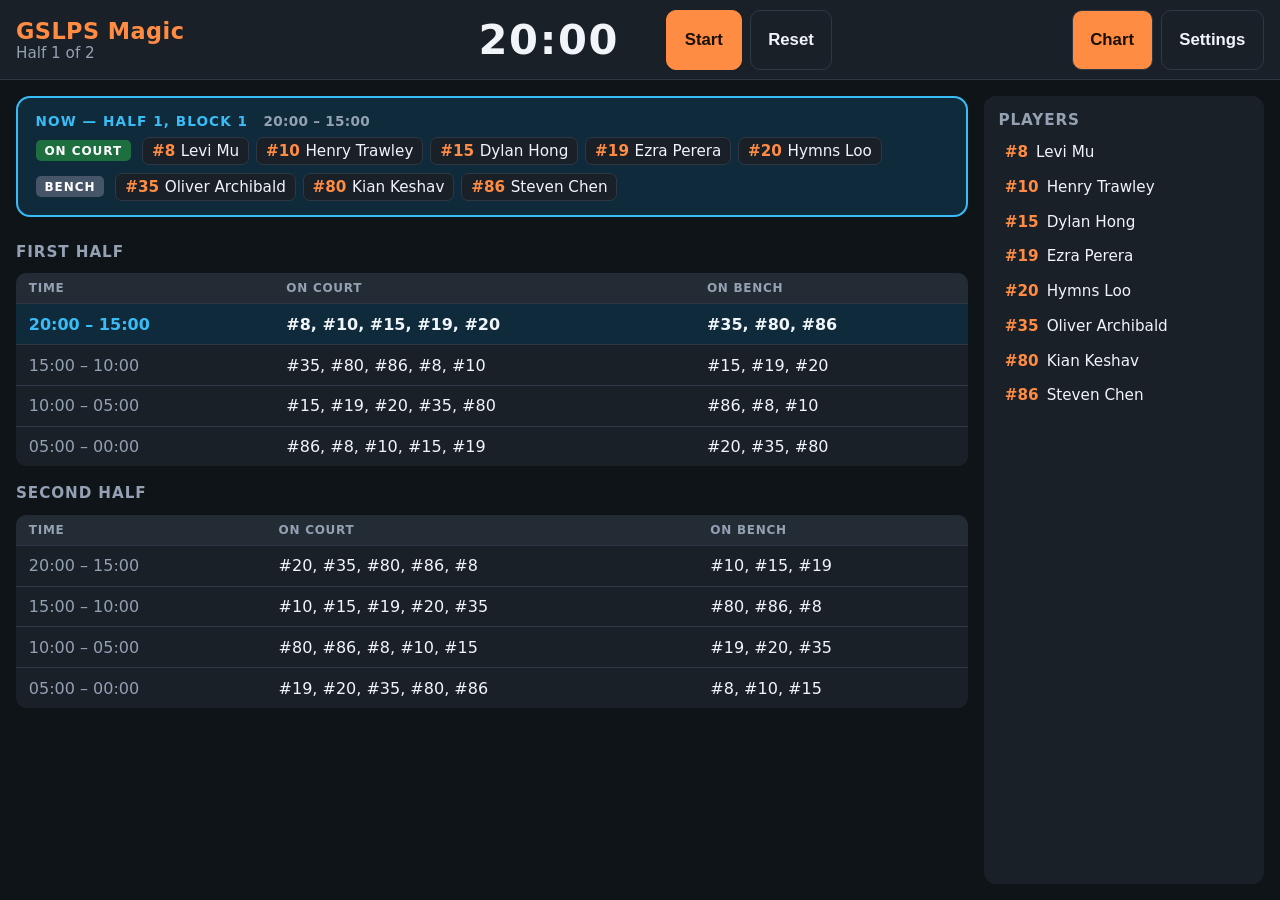
==== pwa-chart/index.html @ 0d0416c6 "Add rotation chart PWA, hero panel + breaks tracking, active player toggle" ====
<!DOCTYPE html>
<html lang="en">
<head>
  <meta charset="UTF-8">
  <title>GSLPS Magic — Rotation Chart</title>
  <meta name="viewport" content="width=device-width, initial-scale=1, user-scalable=no, viewport-fit=cover">
  <meta name="theme-color" content="#0f1419">
  <meta name="apple-mobile-web-app-capable" content="yes">
  <meta name="apple-mobile-web-app-title" content="Chart">
  <meta name="apple-mobile-web-app-status-bar-style" content="black-translucent">
  <meta name="mobile-web-app-capable" content="yes">

  <link rel="manifest" href="manifest.json">
  <link rel="apple-touch-icon" sizes="180x180" href="icons/apple-touch-icon-180.png">
  <link rel="icon" type="image/png" sizes="192x192" href="icons/icon-192.png">
  <link rel="icon" type="image/png" sizes="512x512" href="icons/icon-512.png">
  <link rel="stylesheet" href="styles.css">
</head>
<body data-view="chart">
  <header id="header">
    <div class="hdr-team">
      <h1 id="team-name">GSLPS Magic</h1>
      <div id="half-label">Half 1 of 2</div>
    </div>

    <div class="hdr-clock">
      <div id="clock-display">20:00</div>
      <div class="hdr-clock-actions">
        <button id="clock-btn" class="btn btn-primary" data-action="toggle-clock">Start</button>
        <button class="btn btn-ghost" data-action="reset-clock">Reset</button>
        <button id="next-half-btn" class="btn btn-warning" data-action="next-half" hidden>Start next half</button>
      </div>
    </div>

    <div class="hdr-views">
      <button class="btn btn-ghost" data-action="view-chart">Chart</button>
      <button class="btn btn-ghost" data-action="view-settings">Settings</button>
    </div>
  </header>

  <main>
    <section id="chart-view">
      <div class="chart-pane">
        <section id="now-panel" class="now-panel"></section>
        <section id="schedule" class="schedule-wrap"></section>
      </div>
      <aside class="legend-pane">
        <h2>Players</h2>
        <div id="legend" class="legend-grid"></div>
      </aside>
    </section>

    <section id="settings-view" hidden></section>
  </main>

  <script src="app.js"></script>
</body>
</html>
---- pwa-chart/styles.css ----
/* GSLPS Magic — Rotation Chart.
   Same dark base as the interactive PWA, but laid out around a static
   schedule table instead of interactive player cards. */

:root {
  --bg: #0f1419;
  --surface: #1a2028;
  --surface-2: #232b35;
  --border: #2e3845;
  --text: #f1f5f9;
  --muted: #93a1b3;
  --primary: #ff8c42;
  --primary-fg: #1a0f00;
  --on-court: #1e6f3f;
  --on-court-bg: #102819;
  --bench: #475569;
  --warning: #f59e0b;
  --danger: #ef4444;
  --current: #38bdf8;
  --current-bg: #0f2a3a;
}

* { box-sizing: border-box; }
[hidden] { display: none !important; }

html, body {
  margin: 0; padding: 0; height: 100%;
  overflow: hidden;
  background: var(--bg); color: var(--text);
  font-family: -apple-system, BlinkMacSystemFont, "Segoe UI", system-ui, sans-serif;
  font-size: 16px;
  -webkit-user-select: none; user-select: none;
  -webkit-tap-highlight-color: transparent;
  touch-action: manipulation;
}
body { display: flex; flex-direction: column; }

/* ---------- Header (matches interactive PWA) ---------- */

#header {
  display: grid;
  grid-template-columns: 1fr auto 1fr;
  align-items: center;
  gap: 1rem;
  padding: 0.6rem 1rem;
  border-bottom: 1px solid var(--border);
  background: var(--surface);
}
.hdr-team h1 {
  margin: 0; font-size: 1.4rem; letter-spacing: 0.02em;
  color: var(--primary);
}
#half-label { color: var(--muted); font-size: 0.95rem; }

.hdr-clock { display: flex; align-items: center; gap: 1rem; }
#clock-display {
  font-size: 2.6rem; font-weight: 700; font-variant-numeric: tabular-nums;
  letter-spacing: 0.04em; min-width: 7ch; text-align: center;
}
#clock-display.running { color: var(--on-court); }
.hdr-clock-actions { display: flex; gap: 0.5rem; flex-wrap: wrap; }

.hdr-views { display: flex; justify-content: flex-end; gap: 0.5rem; }
.hdr-views .btn.active { background: var(--primary); color: var(--primary-fg); }

/* ---------- Buttons ---------- */

.btn {
  min-height: 60px;
  padding: 0.6rem 1.1rem;
  font-size: 1.05rem;
  font-weight: 600;
  border: 1px solid var(--border);
  border-radius: 10px;
  background: var(--surface-2);
  color: var(--text);
  cursor: pointer;
  transition: transform 0.05s, background 0.1s;
}
.btn:active { transform: scale(0.97); }
.btn:disabled { opacity: 0.4; cursor: not-allowed; }
.btn-primary { background: var(--primary); color: var(--primary-fg); border-color: var(--primary); }
.btn-warning { background: var(--warning); color: #1a0f00; border-color: var(--warning); }
.btn-danger  { background: var(--danger);  color: #fff;     border-color: var(--danger);  }
.btn-ghost   { background: transparent; }
.btn-small   { min-height: 38px; padding: 0.3rem 0.8rem; font-size: 0.9rem; }

/* ---------- Main layout ---------- */

main { flex: 1; min-height: 0; overflow: hidden; }

#chart-view {
  display: grid;
  grid-template-columns: minmax(0, 1fr) 280px;
  gap: 1rem;
  padding: 1rem;
  height: 100%;
}

.chart-pane {
  display: flex;
  flex-direction: column;
  gap: 1rem;
  min-height: 0;
  overflow-y: auto;
}

/* ---------- NOW panel (current block, big) ---------- */

.now-panel {
  background: var(--current-bg);
  border: 2px solid var(--current);
  border-radius: 14px;
  padding: 0.9rem 1.1rem;
  display: flex;
  flex-direction: column;
  gap: 0.5rem;
}
.now-label {
  font-size: 0.85rem;
  font-weight: 700;
  text-transform: uppercase;
  letter-spacing: 0.08em;
  color: var(--current);
}
.now-time {
  margin-left: 0.6rem;
  color: var(--muted);
  font-variant-numeric: tabular-nums;
  letter-spacing: 0.02em;
}
.now-row {
  display: flex;
  align-items: center;
  gap: 0.7rem;
  flex-wrap: wrap;
}
.now-side {
  flex-shrink: 0;
  font-size: 0.75rem;
  font-weight: 800;
  letter-spacing: 0.08em;
  padding: 0.2rem 0.55rem;
  border-radius: 5px;
  color: #fff;
}
.now-side.off   { background: var(--on-court); }
.now-side.bench { background: var(--bench); }
.now-error { color: var(--warning); font-weight: 600; }

.chip-list {
  display: flex;
  flex-wrap: wrap;
  gap: 0.45rem;
  flex: 1;
  min-width: 0;
}
.chip {
  display: inline-flex;
  align-items: center;
  gap: 0.35rem;
  background: var(--surface);
  border: 1px solid var(--border);
  border-radius: 7px;
  padding: 0.25rem 0.55rem;
  font-size: 0.95rem;
  font-weight: 500;
}
.chip-num {
  color: var(--primary);
  font-weight: 700;
  font-variant-numeric: tabular-nums;
}

/* ---------- Schedule table ---------- */

.schedule-wrap { display: flex; flex-direction: column; gap: 0.5rem; }
.schedule-half {
  margin: 0.6rem 0 0.3rem;
  font-size: 0.95rem;
  text-transform: uppercase;
  letter-spacing: 0.06em;
  color: var(--muted);
}
.schedule-table {
  width: 100%;
  border-collapse: collapse;
  background: var(--surface);
  border-radius: 10px;
  overflow: hidden;
}
.schedule-table th {
  text-align: left;
  font-size: 0.75rem;
  text-transform: uppercase;
  letter-spacing: 0.06em;
  color: var(--muted);
  padding: 0.5rem 0.8rem;
  background: var(--surface-2);
  font-weight: 600;
}
.schedule-table td {
  padding: 0.65rem 0.8rem;
  border-top: 1px solid var(--border);
  font-variant-numeric: tabular-nums;
  font-size: 1rem;
}
.schedule-table .cell-time { color: var(--muted); white-space: nowrap; }
.schedule-table tr.current td {
  background: var(--current-bg);
  color: var(--text);
  font-weight: 700;
}
.schedule-table tr.current .cell-time { color: var(--current); }

/* ---------- Legend (right sidebar) ---------- */

.legend-pane {
  background: var(--surface);
  border-radius: 12px;
  padding: 0.9rem;
  overflow-y: auto;
  display: flex;
  flex-direction: column;
  gap: 0.6rem;
}
.legend-pane h2 {
  margin: 0;
  font-size: 0.95rem;
  font-weight: 600;
  color: var(--muted);
  text-transform: uppercase;
  letter-spacing: 0.06em;
}
.legend-grid {
  display: flex;
  flex-direction: column;
  gap: 0.45rem;
}
.legend-item {
  display: flex;
  align-items: center;
  gap: 0.5rem;
  font-size: 0.95rem;
  padding: 0.3rem 0.4rem;
  border-radius: 6px;
}

/* ---------- Settings ---------- */

#settings-view {
  height: 100%;
  overflow-y: auto;
  padding: 1rem 1.5rem 3rem;
  max-width: 900px;
}
#settings-view h2 { margin: 0 0 1rem; }
.settings-section {
  margin-bottom: 1.8rem;
  padding: 1rem;
  background: var(--surface);
  border-radius: 12px;
}
.settings-section h3 { margin: 0 0 0.7rem; font-size: 1.1rem; color: var(--primary); }
.settings-row { display: flex; gap: 1.5rem; flex-wrap: wrap; }
.settings-section label {
  display: flex; flex-direction: column; gap: 0.3rem;
  font-size: 0.9rem; color: var(--muted);
}
.settings-hint { color: var(--muted); font-size: 0.85rem; margin-top: 0.5rem; }

.num-input, .text-input {
  font-size: 1rem; padding: 0.4rem 0.6rem;
  background: var(--surface-2); color: var(--text);
  border: 1px solid var(--border); border-radius: 6px;
  font-family: inherit;
}
.num-input  { width: 80px; }
.text-input { min-width: 140px; }

.roster-edit { width: 100%; border-collapse: collapse; margin-bottom: 0.8rem; }
.roster-edit th, .roster-edit td {
  padding: 0.4rem; border-bottom: 1px solid var(--border); text-align: left;
}
.roster-edit th { color: var(--muted); font-size: 0.8rem; text-transform: uppercase; }
.roster-edit tr.inactive td:not(.cell-active) { opacity: 0.4; }
.roster-edit .cell-active { text-align: center; }
.roster-edit .cell-active input { width: 22px; height: 22px; cursor: pointer; }
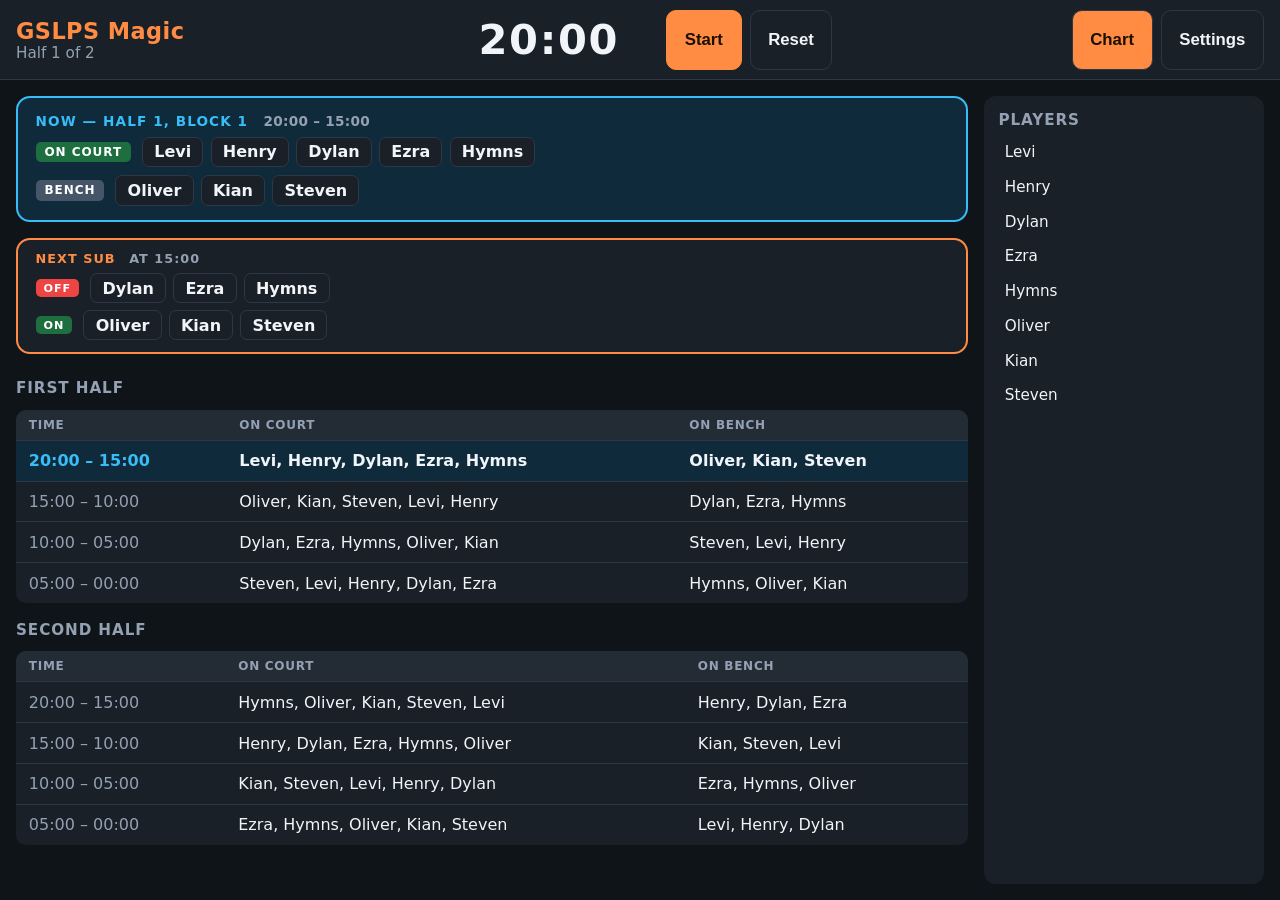
==== commit a6ba5d45: "Names only (drop jersey numbers from display) + NEXT SUB panel in chart" ====
--- a/pwa-chart/index.html
+++ b/pwa-chart/index.html
@@ -42,6 +42,7 @@
     <section id="chart-view">
       <div class="chart-pane">
         <section id="now-panel" class="now-panel"></section>
+        <section id="next-panel" class="next-panel" hidden></section>
         <section id="schedule" class="schedule-wrap"></section>
       </div>
       <aside class="legend-pane">
--- a/pwa-chart/styles.css
+++ b/pwa-chart/styles.css
@@ -162,15 +162,52 @@
   background: var(--surface);
   border: 1px solid var(--border);
   border-radius: 7px;
-  padding: 0.25rem 0.55rem;
-  font-size: 0.95rem;
-  font-weight: 500;
-}
-.chip-num {
+  padding: 0.3rem 0.7rem;
+  font-size: 1rem;
+  font-weight: 600;
+  color: var(--text);
+}
+
+/* ---------- NEXT SUB panel (preview of upcoming changeover) ---------- */
+
+.next-panel {
+  background: var(--surface);
+  border: 2px solid var(--primary);
+  border-radius: 14px;
+  padding: 0.7rem 1.1rem;
+  display: flex;
+  flex-direction: column;
+  gap: 0.4rem;
+}
+.next-label {
+  font-size: 0.8rem;
+  font-weight: 700;
+  text-transform: uppercase;
+  letter-spacing: 0.08em;
   color: var(--primary);
-  font-weight: 700;
+}
+.next-time {
+  margin-left: 0.5rem;
+  color: var(--muted);
   font-variant-numeric: tabular-nums;
 }
+.next-row {
+  display: flex;
+  align-items: center;
+  gap: 0.7rem;
+  flex-wrap: wrap;
+}
+.next-side {
+  flex-shrink: 0;
+  font-size: 0.7rem;
+  font-weight: 800;
+  letter-spacing: 0.08em;
+  padding: 0.15rem 0.5rem;
+  border-radius: 5px;
+  color: #fff;
+}
+.next-side.off { background: var(--danger); }
+.next-side.on  { background: var(--on-court); }
 
 /* ---------- Schedule table ---------- */
 
@@ -283,6 +320,30 @@
   padding: 0.4rem; border-bottom: 1px solid var(--border); text-align: left;
 }
 .roster-edit th { color: var(--muted); font-size: 0.8rem; text-transform: uppercase; }
-.roster-edit tr.inactive td:not(.cell-active) { opacity: 0.4; }
+.roster-edit tr.inactive td:not(.cell-active):not(.cell-order) { opacity: 0.4; }
 .roster-edit .cell-active { text-align: center; }
 .roster-edit .cell-active input { width: 22px; height: 22px; cursor: pointer; }
+
+/* Bold separator under the 5th active player — visually marks the line
+   between "starting 5" and "bench rotation order". */
+.roster-edit tr.last-starter td {
+  border-bottom: 3px solid var(--primary);
+}
+
+.roster-edit .cell-order {
+  display: flex;
+  gap: 0.3rem;
+  padding: 0.3rem 0.4rem;
+}
+.btn-arrow {
+  min-width: 44px; min-height: 44px;
+  font-size: 1.2rem;
+  background: var(--surface-2);
+  color: var(--text);
+  border: 1px solid var(--border);
+  border-radius: 6px;
+  cursor: pointer;
+  font-weight: 700;
+}
+.btn-arrow:active { transform: scale(0.94); }
+.btn-arrow:disabled { opacity: 0.25; cursor: not-allowed; }
